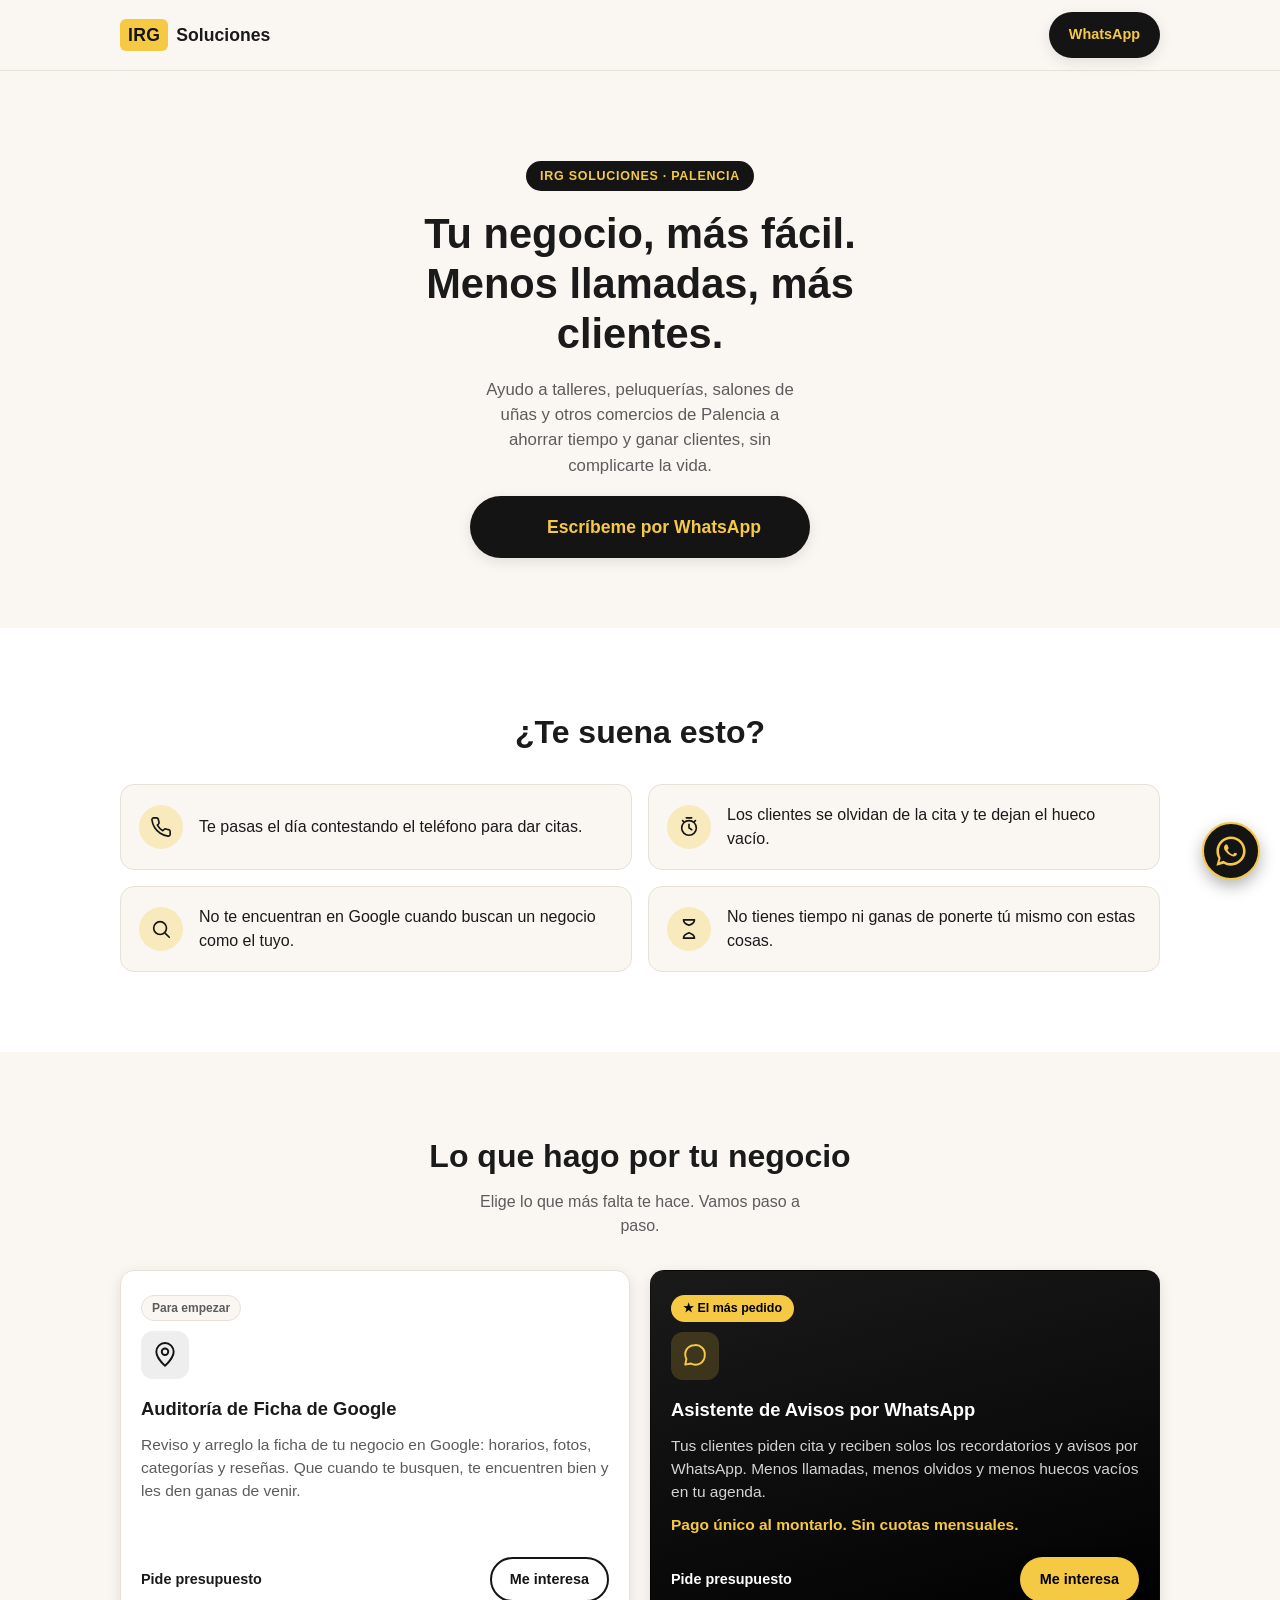
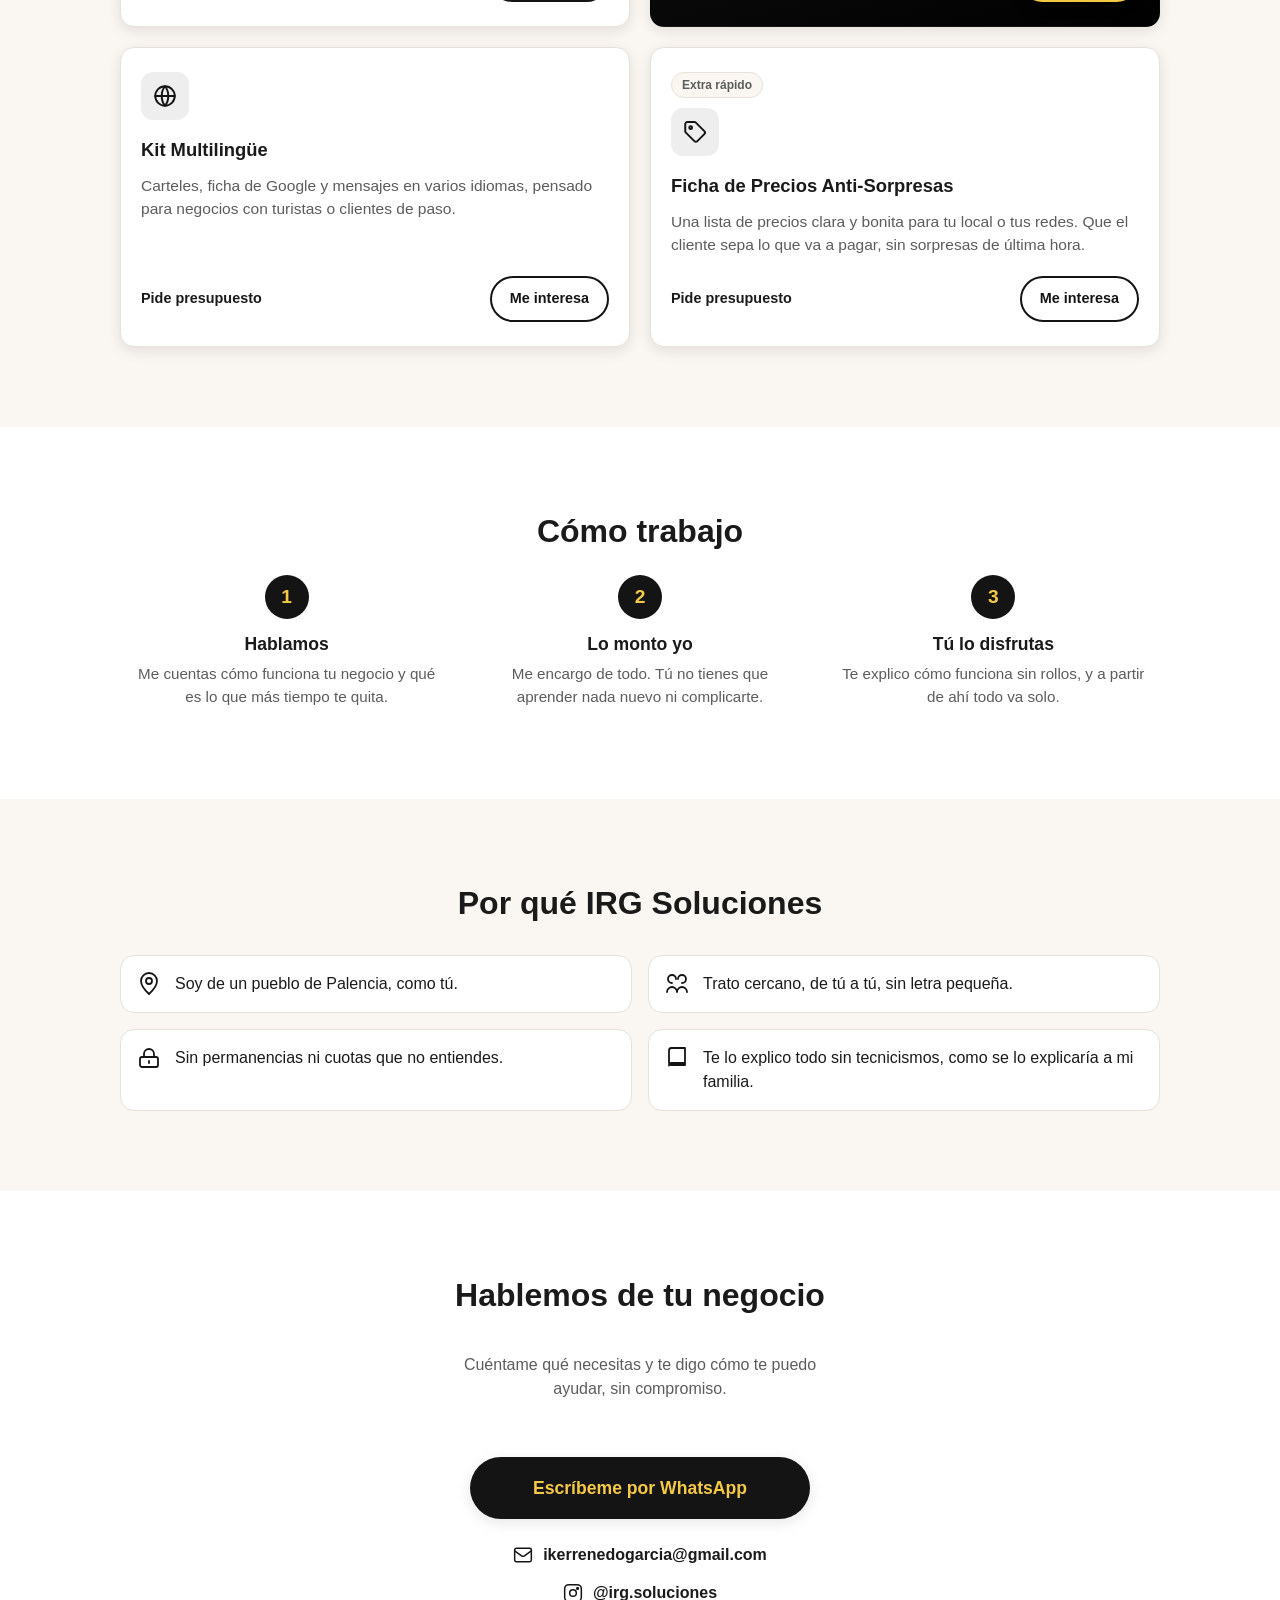
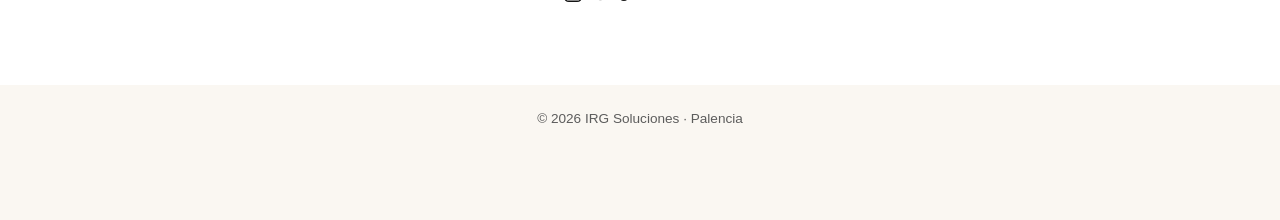
==== index.html @ 05cedfdf "Primera versión de la web de IRG Soluciones" ====
<!DOCTYPE html>
<html lang="es">
<head>
<meta charset="UTF-8">
<meta name="viewport" content="width=device-width, initial-scale=1.0">
<title>IRG Soluciones | Menos llamadas, más clientes para tu negocio en Palencia</title>
<meta name="description" content="Ayudo a talleres, peluquerías, salones de uñas y comercios de Palencia a ahorrar tiempo y conseguir más clientes: ficha de Google, avisos por WhatsApp y mucho menos lío. Trato cercano, sin tecnicismos.">
<meta name="robots" content="index, follow">
<link rel="canonical" href="https://irgsoluciones.vercel.app/">

<!-- Open Graph -->
<meta property="og:title" content="IRG Soluciones | Tu negocio, más fácil">
<meta property="og:description" content="Menos llamadas, menos olvidos, más clientes. Ayudo a negocios de Palencia con herramientas sencillas: ficha de Google y avisos por WhatsApp.">
<meta property="og:type" content="website">
<meta property="og:locale" content="es_ES">

<link rel="icon" href="assets/favicon.svg" type="image/svg+xml">
<link rel="stylesheet" href="css/style.css">

<script type="application/ld+json">
{
  "@context": "https://schema.org",
  "@type": "LocalBusiness",
  "name": "IRG Soluciones",
  "image": "assets/favicon.svg",
  "description": "Ayudo a negocios pequeños y familiares de Palencia a ahorrar tiempo y conseguir más clientes con herramientas sencillas: ficha de Google, avisos por WhatsApp y más.",
  "areaServed": {
    "@type": "City",
    "name": "Palencia"
  },
  "email": "ikerrenedogarcia@gmail.com",
  "telephone": "+34690129017",
  "sameAs": [
    "https://www.instagram.com/irg.soluciones"
  ]
}
</script>
</head>
<body>

<a href="#contacto" class="skip-link">Ir a contacto</a>

<header class="site-header">
  <div class="container site-header__inner">
    <span class="logo"><span class="logo__mark">IRG</span> Soluciones</span>
    <a class="btn btn--small btn--primary" href="https://wa.me/34690129017?text=Hola%20Iker%2C%20he%20visto%20tu%20web%20y%20me%20interesa%20saber%20m%C3%A1s" target="_blank" rel="noopener">
      WhatsApp
    </a>
  </div>
</header>

<main>

  <!-- 1. PORTADA -->
  <section class="hero">
    <div class="container hero__inner">
      <p class="hero__kicker">IRG Soluciones · Palencia</p>
      <h1 class="hero__title">Tu negocio, más fácil.<br>Menos llamadas, más clientes.</h1>
      <p class="hero__subtitle">
        Ayudo a talleres, peluquerías, salones de uñas y otros comercios de Palencia
        a ahorrar tiempo y ganar clientes, sin complicarte la vida.
      </p>
      <a class="btn btn--primary btn--large" href="https://wa.me/34690129017?text=Hola%20Iker%2C%20he%20visto%20tu%20web%20y%20me%20interesa%20saber%20m%C3%A1s" target="_blank" rel="noopener">
        <svg class="icon" viewBox="0 0 24 24" aria-hidden="true"><path d="M20.5 12a8.5 8.5 0 1 1-3.8-7.1M20.5 3.5 16 8m-2.5 7.5c.3.8 1.4 1.3 2.5.8.6-.3 1-.8 1-1.4 0-1-1-1.5-2-1.9-1-.4-2-1-2-2 0-.9.8-1.6 1.8-1.6.9 0 1.6.4 2 1" style="display:none"/></svg>
        Escríbeme por WhatsApp
      </a>
    </div>
  </section>

  <!-- 2. PROBLEMAS -->
  <section class="section problems" id="problemas">
    <div class="container">
      <h2 class="section__title">¿Te suena esto?</h2>
      <div class="problems__grid">

        <div class="problem-card">
          <div class="problem-card__icon">
            <svg viewBox="0 0 24 24" fill="none" stroke="currentColor" stroke-width="1.8" stroke-linecap="round" stroke-linejoin="round"><path d="M22 16.9v3a2 2 0 0 1-2.2 2 19.8 19.8 0 0 1-8.6-3.1 19.5 19.5 0 0 1-6-6A19.8 19.8 0 0 1 2.1 4.2 2 2 0 0 1 4.1 2h3a2 2 0 0 1 2 1.7c.1 1 .4 2 .7 2.9a2 2 0 0 1-.5 2.1L8 10a16 16 0 0 0 6 6l1.3-1.3a2 2 0 0 1 2.1-.5c.9.3 1.9.6 2.9.7a2 2 0 0 1 1.7 2.1Z"/></svg>
          </div>
          <p>Te pasas el día contestando el teléfono para dar citas.</p>
        </div>

        <div class="problem-card">
          <div class="problem-card__icon">
            <svg viewBox="0 0 24 24" fill="none" stroke="currentColor" stroke-width="1.8" stroke-linecap="round" stroke-linejoin="round"><circle cx="12" cy="13" r="8"/><path d="M12 9v4l3 2M9 2h6M5 5l1.5 1.5M19 5l-1.5 1.5"/></svg>
          </div>
          <p>Los clientes se olvidan de la cita y te dejan el hueco vacío.</p>
        </div>

        <div class="problem-card">
          <div class="problem-card__icon">
            <svg viewBox="0 0 24 24" fill="none" stroke="currentColor" stroke-width="1.8" stroke-linecap="round" stroke-linejoin="round"><circle cx="11" cy="11" r="7"/><path d="M21 21l-4.3-4.3"/></svg>
          </div>
          <p>No te encuentran en Google cuando buscan un negocio como el tuyo.</p>
        </div>

        <div class="problem-card">
          <div class="problem-card__icon">
            <svg viewBox="0 0 24 24" fill="none" stroke="currentColor" stroke-width="1.8" stroke-linecap="round" stroke-linejoin="round"><path d="M6 2h12M6 22h12M6 2c0 4 6 6 6 6s6-2 6-6M6 22c0-4 6-6 6-6s6 2 6 6"/></svg>
          </div>
          <p>No tienes tiempo ni ganas de ponerte tú mismo con estas cosas.</p>
        </div>

      </div>
    </div>
  </section>

  <!-- 3. SERVICIOS -->
  <section class="section services" id="servicios">
    <div class="container">
      <h2 class="section__title">Lo que hago por tu negocio</h2>
      <p class="section__subtitle">Elige lo que más falta te hace. Vamos paso a paso.</p>

      <div class="services__grid">

        <article class="service-card">
          <span class="service-card__tag">Para empezar</span>
          <div class="service-card__icon">
            <svg viewBox="0 0 24 24" fill="none" stroke="currentColor" stroke-width="1.8" stroke-linecap="round" stroke-linejoin="round"><path d="M12 22s8-7.4 8-13A8 8 0 0 0 4 9c0 5.6 8 13 8 13Z"/><circle cx="12" cy="9" r="3"/></svg>
          </div>
          <h3>Auditoría de Ficha de Google</h3>
          <p>Reviso y arreglo la ficha de tu negocio en Google: horarios, fotos, categorías y reseñas. Que cuando te busquen, te encuentren bien y les den ganas de venir.</p>
          <div class="service-card__footer">
            <span class="service-card__price">Pide presupuesto</span>
            <a class="btn btn--outline btn--small" href="https://wa.me/34690129017?text=Hola%20Iker%2C%20he%20visto%20tu%20web%20y%20me%20interesa%20saber%20m%C3%A1s" target="_blank" rel="noopener">Me interesa</a>
          </div>
        </article>

        <article class="service-card service-card--featured">
          <span class="service-card__badge">★ El más pedido</span>
          <div class="service-card__icon">
            <svg viewBox="0 0 24 24" fill="none" stroke="currentColor" stroke-width="1.8" stroke-linecap="round" stroke-linejoin="round"><path d="M21 11.5a8.4 8.4 0 0 1-1.1 4.2 8.5 8.5 0 0 1-7.4 4.3 8.4 8.4 0 0 1-4.2-1.1L3 20l1.1-5.3a8.4 8.4 0 0 1-1.1-4.2 8.5 8.5 0 0 1 4.3-7.4A8.4 8.4 0 0 1 11.5 2 8.5 8.5 0 0 1 21 11.5Z"/></svg>
          </div>
          <h3>Asistente de Avisos por WhatsApp</h3>
          <p>Tus clientes piden cita y reciben solos los recordatorios y avisos por WhatsApp. Menos llamadas, menos olvidos y menos huecos vacíos en tu agenda.</p>
          <p class="service-card__highlight">Pago único al montarlo. Sin cuotas mensuales.</p>
          <div class="service-card__footer">
            <span class="service-card__price">Pide presupuesto</span>
            <a class="btn btn--primary btn--small" href="https://wa.me/34690129017?text=Hola%20Iker%2C%20he%20visto%20tu%20web%20y%20me%20interesa%20saber%20m%C3%A1s" target="_blank" rel="noopener">Me interesa</a>
          </div>
        </article>

        <article class="service-card">
          <div class="service-card__icon">
            <svg viewBox="0 0 24 24" fill="none" stroke="currentColor" stroke-width="1.8" stroke-linecap="round" stroke-linejoin="round"><circle cx="12" cy="12" r="9"/><path d="M3 12h18M12 3a13.9 13.9 0 0 1 3 9 13.9 13.9 0 0 1-3 9 13.9 13.9 0 0 1-3-9 13.9 13.9 0 0 1 3-9Z"/></svg>
          </div>
          <h3>Kit Multilingüe</h3>
          <p>Carteles, ficha de Google y mensajes en varios idiomas, pensado para negocios con turistas o clientes de paso.</p>
          <div class="service-card__footer">
            <span class="service-card__price">Pide presupuesto</span>
            <a class="btn btn--outline btn--small" href="https://wa.me/34690129017?text=Hola%20Iker%2C%20he%20visto%20tu%20web%20y%20me%20interesa%20saber%20m%C3%A1s" target="_blank" rel="noopener">Me interesa</a>
          </div>
        </article>

        <article class="service-card">
          <span class="service-card__tag">Extra rápido</span>
          <div class="service-card__icon">
            <svg viewBox="0 0 24 24" fill="none" stroke="currentColor" stroke-width="1.8" stroke-linecap="round" stroke-linejoin="round"><path d="M20.6 11.2 12.8 3.4a2 2 0 0 0-1.4-.6H5a2 2 0 0 0-2 2v6.4a2 2 0 0 0 .6 1.4l7.8 7.8a2 2 0 0 0 2.8 0l6.4-6.4a2 2 0 0 0 0-2.8Z"/><circle cx="8" cy="8" r="1.3"/></svg>
          </div>
          <h3>Ficha de Precios Anti-Sorpresas</h3>
          <p>Una lista de precios clara y bonita para tu local o tus redes. Que el cliente sepa lo que va a pagar, sin sorpresas de última hora.</p>
          <div class="service-card__footer">
            <span class="service-card__price">Pide presupuesto</span>
            <a class="btn btn--outline btn--small" href="https://wa.me/34690129017?text=Hola%20Iker%2C%20he%20visto%20tu%20web%20y%20me%20interesa%20saber%20m%C3%A1s" target="_blank" rel="noopener">Me interesa</a>
          </div>
        </article>

      </div>
    </div>
  </section>

  <!-- 4. CÓMO TRABAJO -->
  <section class="section steps" id="como-trabajo">
    <div class="container">
      <h2 class="section__title">Cómo trabajo</h2>
      <div class="steps__grid">

        <div class="step-card">
          <span class="step-card__number">1</span>
          <h3>Hablamos</h3>
          <p>Me cuentas cómo funciona tu negocio y qué es lo que más tiempo te quita.</p>
        </div>

        <div class="step-card">
          <span class="step-card__number">2</span>
          <h3>Lo monto yo</h3>
          <p>Me encargo de todo. Tú no tienes que aprender nada nuevo ni complicarte.</p>
        </div>

        <div class="step-card">
          <span class="step-card__number">3</span>
          <h3>Tú lo disfrutas</h3>
          <p>Te explico cómo funciona sin rollos, y a partir de ahí todo va solo.</p>
        </div>

      </div>
    </div>
  </section>

  <!-- 5. POR QUÉ YO -->
  <section class="section why" id="por-que-yo">
    <div class="container why__inner">
      <h2 class="section__title">Por qué IRG Soluciones</h2>
      <ul class="why__list">
        <li>
          <svg viewBox="0 0 24 24" fill="none" stroke="currentColor" stroke-width="1.8" stroke-linecap="round" stroke-linejoin="round"><path d="M12 22s8-7.4 8-13A8 8 0 0 0 4 9c0 5.6 8 13 8 13Z"/><circle cx="12" cy="9" r="3"/></svg>
          <span>Soy de un pueblo de Palencia, como tú.</span>
        </li>
        <li>
          <svg viewBox="0 0 24 24" fill="none" stroke="currentColor" stroke-width="1.8" stroke-linecap="round" stroke-linejoin="round"><path d="M17 11a4 4 0 1 0-4-4M7 11a4 4 0 1 1 4-4M2 20c0-3 2.7-5 5-5s5 2 5 5M12 20c0-3 2.7-5 5-5s5 2 5 5"/></svg>
          <span>Trato cercano, de tú a tú, sin letra pequeña.</span>
        </li>
        <li>
          <svg viewBox="0 0 24 24" fill="none" stroke="currentColor" stroke-width="1.8" stroke-linecap="round" stroke-linejoin="round"><rect x="3" y="11" width="18" height="10" rx="2"/><path d="M7 11V8a5 5 0 0 1 10 0v3"/><line x1="12" y1="15" x2="12" y2="17"/></svg>
          <span>Sin permanencias ni cuotas que no entiendes.</span>
        </li>
        <li>
          <svg viewBox="0 0 24 24" fill="none" stroke="currentColor" stroke-width="1.8" stroke-linecap="round" stroke-linejoin="round"><path d="M4 19.5A2.5 2.5 0 0 1 6.5 17H20M4 4.5A2.5 2.5 0 0 1 6.5 2H20v17H6.5A2.5 2.5 0 0 1 4 16.5v-12Z"/></svg>
          <span>Te lo explico todo sin tecnicismos, como se lo explicaría a mi familia.</span>
        </li>
      </ul>
    </div>
  </section>

  <!-- 6. CONTACTO -->
  <section class="section contact" id="contacto">
    <div class="container contact__inner">
      <h2 class="section__title">Hablemos de tu negocio</h2>
      <p class="section__subtitle">Cuéntame qué necesitas y te digo cómo te puedo ayudar, sin compromiso.</p>

      <a class="btn btn--primary btn--large" href="https://wa.me/34690129017?text=Hola%20Iker%2C%20he%20visto%20tu%20web%20y%20me%20interesa%20saber%20m%C3%A1s" target="_blank" rel="noopener">
        Escríbeme por WhatsApp
      </a>

      <div class="contact__alt">
        <a href="mailto:ikerrenedogarcia@gmail.com" class="contact__link">
          <svg viewBox="0 0 24 24" fill="none" stroke="currentColor" stroke-width="1.8" stroke-linecap="round" stroke-linejoin="round"><rect x="2" y="4" width="20" height="16" rx="2"/><path d="m2 7 8.3 6a3 3 0 0 0 3.4 0L22 7"/></svg>
          ikerrenedogarcia@gmail.com
        </a>
        <a href="https://www.instagram.com/irg.soluciones" target="_blank" rel="noopener" class="contact__link">
          <svg viewBox="0 0 24 24" fill="none" stroke="currentColor" stroke-width="1.8" stroke-linecap="round" stroke-linejoin="round"><rect x="2" y="2" width="20" height="20" rx="5"/><circle cx="12" cy="12" r="4"/><circle cx="17.5" cy="6.5" r="1"/></svg>
          @irg.soluciones
        </a>
      </div>
    </div>
  </section>

</main>

<footer class="site-footer">
  <div class="container">
    <p>&copy; <span id="year">2026</span> IRG Soluciones · Palencia</p>
  </div>
</footer>

<a
  href="https://wa.me/34690129017?text=Hola%20Iker%2C%20he%20visto%20tu%20web%20y%20me%20interesa%20saber%20m%C3%A1s"
  target="_blank"
  rel="noopener"
  class="floating-whatsapp"
  aria-label="Escríbeme por WhatsApp"
>
  <svg viewBox="0 0 32 32" aria-hidden="true"><path fill="currentColor" d="M16 .4C7.4.4.4 7.4.4 16c0 2.9.8 5.7 2.2 8.1L.4 31.6l7.7-2c2.3 1.3 5 2 7.9 2 8.6 0 15.6-7 15.6-15.6S24.6.4 16 .4Zm0 28.4c-2.6 0-5.1-.7-7.2-2l-.5-.3-4.5 1.2 1.2-4.4-.3-.5A12.8 12.8 0 0 1 3.2 16c0-7.1 5.7-12.8 12.8-12.8S28.8 8.9 28.8 16 23.1 28.8 16 28.8Zm7-9.6c-.4-.2-2.3-1.1-2.6-1.3-.4-.1-.6-.2-.9.2-.3.4-1 1.3-1.2 1.5-.2.2-.4.3-.8.1-.4-.2-1.6-.6-3-1.9-1.1-1-1.9-2.2-2.1-2.6-.2-.4 0-.6.1-.8l.6-.7c.2-.2.3-.4.4-.6.1-.2 0-.4-.1-.6-.1-.2-.9-2.1-1.2-2.8-.3-.7-.6-.6-.9-.6h-.7c-.2 0-.6.1-.9.5-.3.4-1.2 1.2-1.2 2.8s1.2 3.2 1.4 3.4c.2.2 2.4 3.6 5.8 5 3.4 1.4 3.4 1 4 .9.6-.1 2.1-.9 2.4-1.7.3-.8.3-1.5.2-1.7-.1-.1-.3-.2-.6-.3Z"/></svg>
</a>

<script src="js/script.js"></script>
</body>
</html>
---- css/style.css ----
/* ===== Variables ===== */
:root {
  --bg: #FAF7F2;
  --bg-alt: #FFFFFF;
  --text: #1A1A1A;
  --text-light: #5C5C5C;
  --primary: #141414;
  --primary-dark: #000000;
  --accent: #F6C945;
  --accent-dark: #D9A91F;
  --border: #E7E1D8;
  --radius: 14px;
  --shadow: 0 4px 14px rgba(20, 20, 20, 0.1);
  --max-width: 1080px;
  --font: -apple-system, BlinkMacSystemFont, "Segoe UI", Roboto, Helvetica, Arial, sans-serif;
}

/* ===== Reset ===== */
* { margin: 0; padding: 0; box-sizing: border-box; }

html {
  scroll-behavior: smooth;
}

body {
  font-family: var(--font);
  background: var(--bg);
  color: var(--text);
  line-height: 1.5;
  -webkit-font-smoothing: antialiased;
}

img, svg { display: block; max-width: 100%; }

a { color: inherit; text-decoration: none; }

ul { list-style: none; }

.container {
  width: 100%;
  max-width: var(--max-width);
  margin: 0 auto;
  padding: 0 20px;
}

.skip-link {
  position: absolute;
  left: -999px;
}
.skip-link:focus {
  left: 10px;
  top: 10px;
  background: var(--primary);
  color: var(--accent);
  padding: 8px 14px;
  border-radius: 8px;
  z-index: 200;
}

/* ===== Buttons ===== */
.btn {
  display: inline-flex;
  align-items: center;
  justify-content: center;
  gap: 8px;
  font-weight: 600;
  font-size: 1rem;
  border-radius: 999px;
  padding: 14px 24px;
  min-height: 48px;
  border: 2px solid transparent;
  cursor: pointer;
  transition: transform 0.15s ease, box-shadow 0.15s ease, background 0.15s ease;
  white-space: nowrap;
}
.btn:active { transform: scale(0.97); }

.btn--primary {
  background: var(--primary);
  color: var(--accent);
  box-shadow: var(--shadow);
}
.btn--primary:hover { background: var(--primary-dark); }

.btn--outline {
  background: transparent;
  color: var(--primary);
  border-color: var(--primary);
}
.btn--outline:hover { background: rgba(20, 20, 20, 0.06); }

.btn--large {
  font-size: 1.1rem;
  padding: 16px 30px;
  width: 100%;
  max-width: 340px;
}

.btn--small {
  font-size: 0.9rem;
  padding: 10px 18px;
  min-height: 40px;
}

.icon { width: 20px; height: 20px; }

/* ===== Header ===== */
.site-header {
  position: sticky;
  top: 0;
  z-index: 100;
  background: rgba(250, 247, 242, 0.92);
  backdrop-filter: saturate(180%) blur(8px);
  border-bottom: 1px solid var(--border);
}
.site-header__inner {
  display: flex;
  align-items: center;
  justify-content: space-between;
  padding-top: 12px;
  padding-bottom: 12px;
}
.logo {
  display: inline-flex;
  align-items: center;
  gap: 8px;
  font-weight: 800;
  font-size: 1.1rem;
  color: var(--text);
}
.logo__mark {
  background: var(--accent);
  color: var(--primary);
  font-weight: 800;
  padding: 3px 8px;
  border-radius: 6px;
  letter-spacing: 0.02em;
}

/* ===== Hero ===== */
.hero {
  padding: 56px 0 48px;
  text-align: center;
}
.hero__inner {
  display: flex;
  flex-direction: column;
  align-items: center;
  gap: 18px;
}
.hero__kicker {
  display: inline-block;
  font-weight: 700;
  color: var(--accent);
  background: var(--primary);
  text-transform: uppercase;
  letter-spacing: 0.06em;
  font-size: 0.78rem;
  padding: 6px 14px;
  border-radius: 999px;
}
.hero__title {
  font-size: clamp(1.9rem, 6vw, 2.6rem);
  font-weight: 800;
  line-height: 1.2;
  max-width: 20ch;
}
.hero__subtitle {
  font-size: 1.05rem;
  color: var(--text-light);
  max-width: 34ch;
}

/* ===== Section generic ===== */
.section {
  padding: 56px 0;
}
.section__title {
  font-size: clamp(1.5rem, 4.5vw, 2rem);
  font-weight: 800;
  text-align: center;
  margin-bottom: 10px;
}
.section__subtitle {
  text-align: center;
  color: var(--text-light);
  max-width: 40ch;
  margin: 0 auto 32px;
}

/* ===== Problems ===== */
.problems { background: var(--bg-alt); }
.problems__grid {
  display: grid;
  grid-template-columns: 1fr;
  gap: 16px;
  margin-top: 28px;
}
.problem-card {
  display: flex;
  align-items: center;
  gap: 16px;
  background: var(--bg);
  border: 1px solid var(--border);
  border-radius: var(--radius);
  padding: 18px;
}
.problem-card__icon {
  flex-shrink: 0;
  width: 44px;
  height: 44px;
  border-radius: 50%;
  background: rgba(246, 201, 69, 0.3);
  color: var(--primary);
  display: flex;
  align-items: center;
  justify-content: center;
}
.problem-card__icon svg { width: 22px; height: 22px; }
.problem-card p { font-size: 1rem; font-weight: 500; }

/* ===== Services ===== */
.services__grid {
  display: grid;
  grid-template-columns: 1fr;
  gap: 20px;
}
.service-card {
  position: relative;
  background: var(--bg-alt);
  border: 1px solid var(--border);
  border-radius: var(--radius);
  padding: 24px 20px;
  box-shadow: var(--shadow);
  display: flex;
  flex-direction: column;
  gap: 10px;
}
.service-card__icon {
  width: 48px;
  height: 48px;
  border-radius: 12px;
  background: rgba(20, 20, 20, 0.07);
  color: var(--primary);
  display: flex;
  align-items: center;
  justify-content: center;
  margin-bottom: 6px;
}
.service-card__icon svg { width: 26px; height: 26px; }
.service-card h3 { font-size: 1.15rem; font-weight: 700; }
.service-card p { color: var(--text-light); font-size: 0.97rem; }
.service-card__tag {
  align-self: flex-start;
  font-size: 0.75rem;
  font-weight: 700;
  color: var(--text-light);
  background: var(--bg);
  border: 1px solid var(--border);
  padding: 3px 10px;
  border-radius: 999px;
}
.service-card__footer {
  margin-top: auto;
  padding-top: 10px;
  display: flex;
  align-items: center;
  justify-content: space-between;
  gap: 10px;
  flex-wrap: wrap;
}
.service-card__price {
  font-weight: 700;
  font-size: 0.9rem;
  color: var(--text);
}

.service-card--featured {
  background: linear-gradient(165deg, #1A1A1A, #000000);
  color: #fff;
  border-color: transparent;
  transform: scale(1.02);
}
.service-card--featured h3,
.service-card--featured .service-card__price { color: #fff; }
.service-card--featured p { color: rgba(255,255,255,0.82); }
.service-card--featured .service-card__icon {
  background: rgba(246, 201, 69, 0.18);
  color: var(--accent);
}
.service-card__badge {
  align-self: flex-start;
  font-size: 0.78rem;
  font-weight: 800;
  color: var(--primary-dark);
  background: var(--accent);
  padding: 4px 12px;
  border-radius: 999px;
}
.service-card__highlight {
  font-weight: 700;
  font-size: 0.92rem;
  color: var(--accent) !important;
}
.service-card--featured .btn--primary {
  background: var(--accent);
  color: var(--primary-dark);
}
.service-card--featured .btn--primary:hover { background: var(--accent-dark); }

/* ===== Steps ===== */
.steps { background: var(--bg-alt); }
.steps__grid {
  display: grid;
  grid-template-columns: 1fr;
  gap: 20px;
}
.step-card {
  text-align: center;
  padding: 10px;
}
.step-card__number {
  display: inline-flex;
  align-items: center;
  justify-content: center;
  width: 44px;
  height: 44px;
  border-radius: 50%;
  background: var(--primary);
  color: var(--accent);
  font-weight: 800;
  font-size: 1.2rem;
  margin-bottom: 12px;
}
.step-card h3 { font-size: 1.1rem; font-weight: 700; margin-bottom: 6px; }
.step-card p { color: var(--text-light); font-size: 0.95rem; }

/* ===== Why ===== */
.why__list {
  display: grid;
  grid-template-columns: 1fr;
  gap: 16px;
  margin-top: 28px;
}
.why__list li {
  display: flex;
  align-items: flex-start;
  gap: 14px;
  background: var(--bg-alt);
  border: 1px solid var(--border);
  border-radius: var(--radius);
  padding: 16px;
  font-weight: 500;
}
.why__list svg {
  flex-shrink: 0;
  width: 24px;
  height: 24px;
  color: var(--primary);
}

/* ===== Contact ===== */
.contact { background: var(--bg-alt); text-align: center; }
.contact__inner {
  display: flex;
  flex-direction: column;
  align-items: center;
  gap: 24px;
}
.contact__alt {
  display: flex;
  flex-direction: column;
  gap: 14px;
  align-items: center;
}
.contact__link {
  display: inline-flex;
  align-items: center;
  gap: 10px;
  font-weight: 600;
  color: var(--text);
}
.contact__link svg { width: 20px; height: 20px; color: var(--primary); }

/* ===== Footer ===== */
.site-footer {
  padding: 24px 0 90px;
  text-align: center;
  color: var(--text-light);
  font-size: 0.85rem;
}

/* ===== Floating WhatsApp button ===== */
.floating-whatsapp {
  position: fixed;
  bottom: 20px;
  right: 20px;
  width: 58px;
  height: 58px;
  border-radius: 50%;
  background: var(--primary);
  color: var(--accent);
  border: 2px solid var(--accent);
  display: flex;
  align-items: center;
  justify-content: center;
  box-shadow: 0 6px 16px rgba(0,0,0,0.3);
  z-index: 150;
  transition: transform 0.15s ease;
}
.floating-whatsapp:active { transform: scale(0.92); }
.floating-whatsapp svg { width: 30px; height: 30px; }

/* ===== Responsive: tablet / desktop ===== */
@media (min-width: 640px) {
  .problems__grid { grid-template-columns: 1fr 1fr; }
  .services__grid { grid-template-columns: 1fr 1fr; }
  .steps__grid { grid-template-columns: 1fr 1fr 1fr; }
  .why__list { grid-template-columns: 1fr 1fr; }
}

@media (min-width: 900px) {
  .hero { padding: 90px 0 70px; }
  .section { padding: 80px 0; }
}
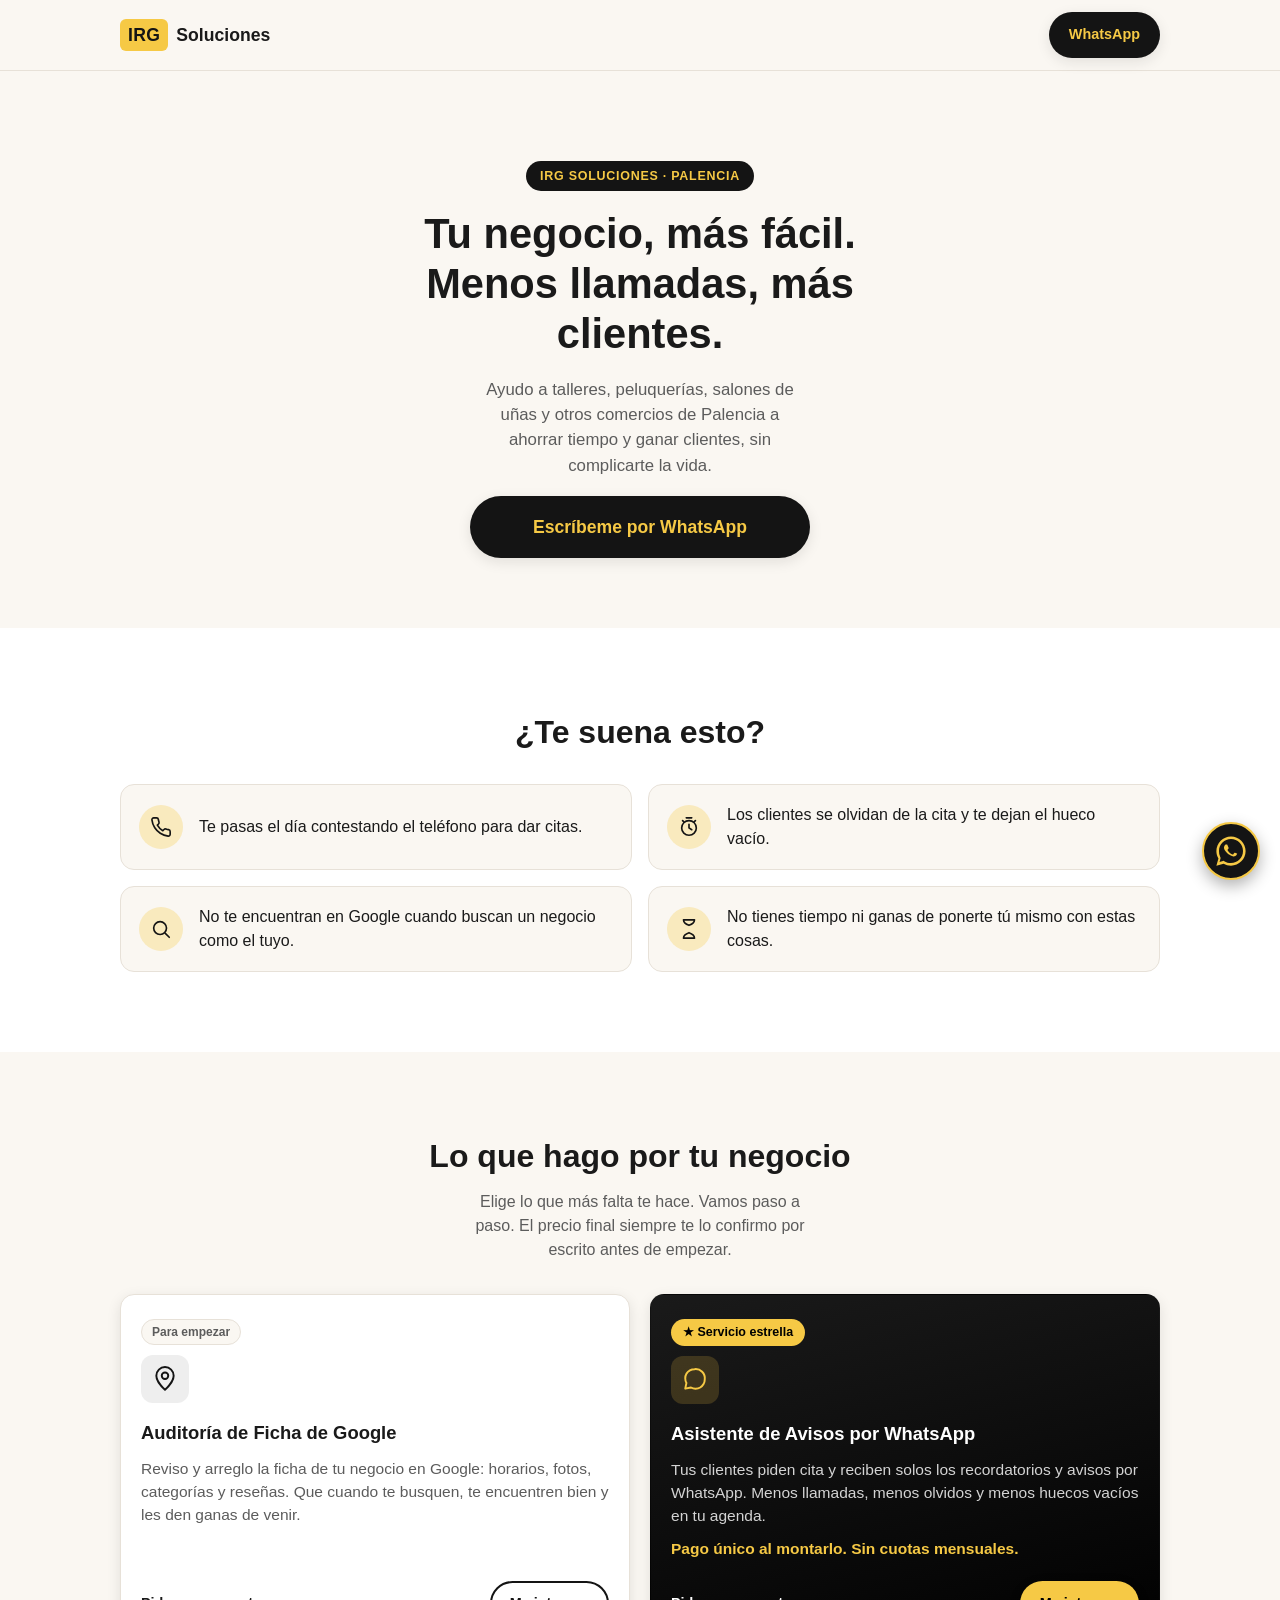
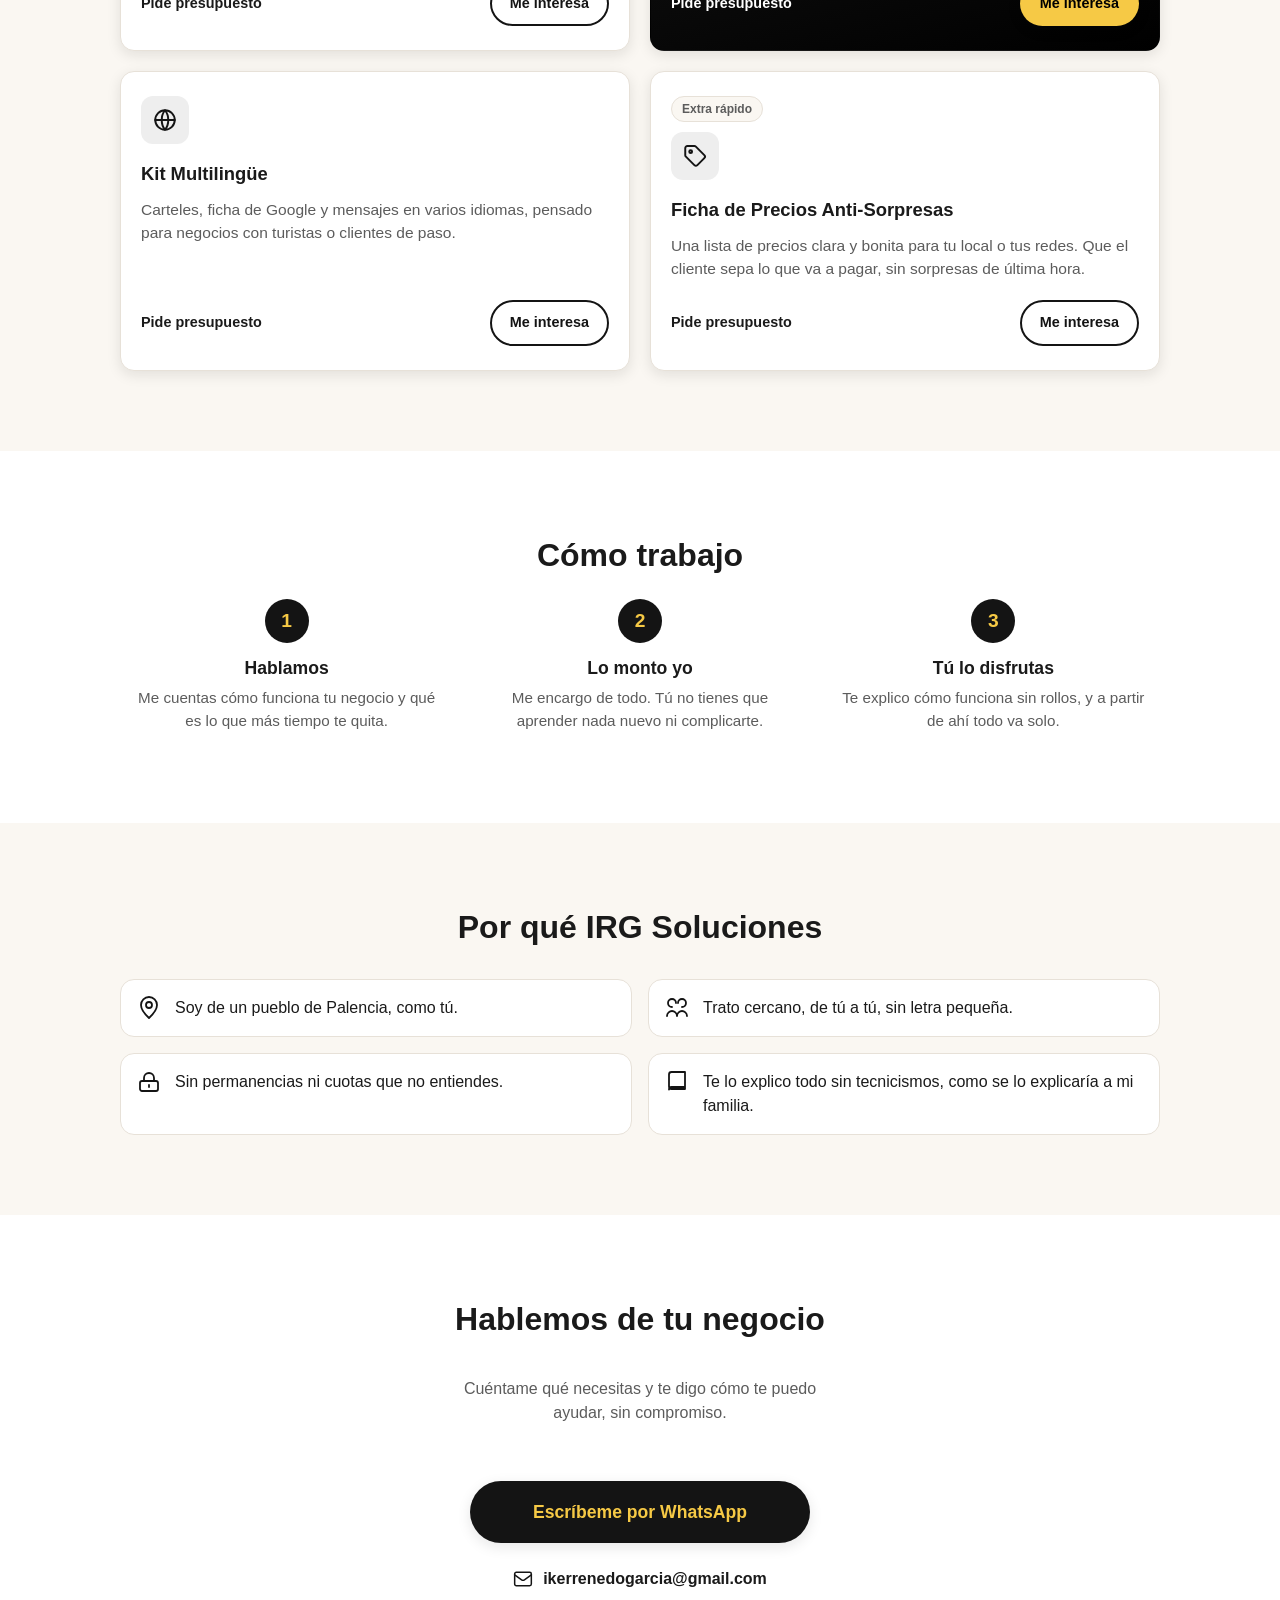
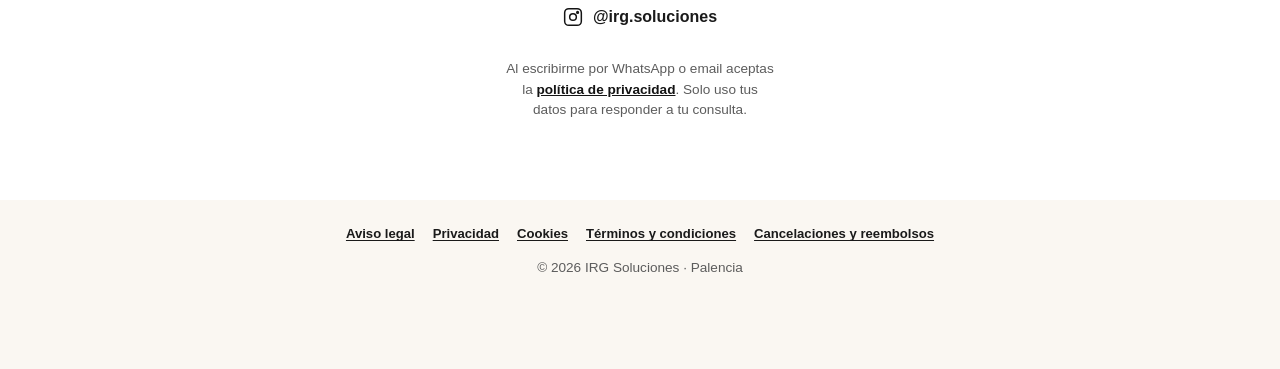
==== commit 3516e0c0: "Cambia a colores corporativos (negro/amarillo) y añade páginas legales, consentimiento y mejoras de " ====
--- a/index.html
+++ b/index.html
@@ -61,7 +61,6 @@
         a ahorrar tiempo y ganar clientes, sin complicarte la vida.
       </p>
       <a class="btn btn--primary btn--large" href="https://wa.me/34690129017?text=Hola%20Iker%2C%20he%20visto%20tu%20web%20y%20me%20interesa%20saber%20m%C3%A1s" target="_blank" rel="noopener">
-        <svg class="icon" viewBox="0 0 24 24" aria-hidden="true"><path d="M20.5 12a8.5 8.5 0 1 1-3.8-7.1M20.5 3.5 16 8m-2.5 7.5c.3.8 1.4 1.3 2.5.8.6-.3 1-.8 1-1.4 0-1-1-1.5-2-1.9-1-.4-2-1-2-2 0-.9.8-1.6 1.8-1.6.9 0 1.6.4 2 1" style="display:none"/></svg>
         Escríbeme por WhatsApp
       </a>
     </div>
@@ -75,28 +74,28 @@
 
         <div class="problem-card">
           <div class="problem-card__icon">
-            <svg viewBox="0 0 24 24" fill="none" stroke="currentColor" stroke-width="1.8" stroke-linecap="round" stroke-linejoin="round"><path d="M22 16.9v3a2 2 0 0 1-2.2 2 19.8 19.8 0 0 1-8.6-3.1 19.5 19.5 0 0 1-6-6A19.8 19.8 0 0 1 2.1 4.2 2 2 0 0 1 4.1 2h3a2 2 0 0 1 2 1.7c.1 1 .4 2 .7 2.9a2 2 0 0 1-.5 2.1L8 10a16 16 0 0 0 6 6l1.3-1.3a2 2 0 0 1 2.1-.5c.9.3 1.9.6 2.9.7a2 2 0 0 1 1.7 2.1Z"/></svg>
+            <svg viewBox="0 0 24 24" fill="none" stroke="currentColor" stroke-width="1.8" stroke-linecap="round" stroke-linejoin="round" aria-hidden="true" focusable="false"><path d="M22 16.9v3a2 2 0 0 1-2.2 2 19.8 19.8 0 0 1-8.6-3.1 19.5 19.5 0 0 1-6-6A19.8 19.8 0 0 1 2.1 4.2 2 2 0 0 1 4.1 2h3a2 2 0 0 1 2 1.7c.1 1 .4 2 .7 2.9a2 2 0 0 1-.5 2.1L8 10a16 16 0 0 0 6 6l1.3-1.3a2 2 0 0 1 2.1-.5c.9.3 1.9.6 2.9.7a2 2 0 0 1 1.7 2.1Z"/></svg>
           </div>
           <p>Te pasas el día contestando el teléfono para dar citas.</p>
         </div>
 
         <div class="problem-card">
           <div class="problem-card__icon">
-            <svg viewBox="0 0 24 24" fill="none" stroke="currentColor" stroke-width="1.8" stroke-linecap="round" stroke-linejoin="round"><circle cx="12" cy="13" r="8"/><path d="M12 9v4l3 2M9 2h6M5 5l1.5 1.5M19 5l-1.5 1.5"/></svg>
+            <svg viewBox="0 0 24 24" fill="none" stroke="currentColor" stroke-width="1.8" stroke-linecap="round" stroke-linejoin="round" aria-hidden="true" focusable="false"><circle cx="12" cy="13" r="8"/><path d="M12 9v4l3 2M9 2h6M5 5l1.5 1.5M19 5l-1.5 1.5"/></svg>
           </div>
           <p>Los clientes se olvidan de la cita y te dejan el hueco vacío.</p>
         </div>
 
         <div class="problem-card">
           <div class="problem-card__icon">
-            <svg viewBox="0 0 24 24" fill="none" stroke="currentColor" stroke-width="1.8" stroke-linecap="round" stroke-linejoin="round"><circle cx="11" cy="11" r="7"/><path d="M21 21l-4.3-4.3"/></svg>
+            <svg viewBox="0 0 24 24" fill="none" stroke="currentColor" stroke-width="1.8" stroke-linecap="round" stroke-linejoin="round" aria-hidden="true" focusable="false"><circle cx="11" cy="11" r="7"/><path d="M21 21l-4.3-4.3"/></svg>
           </div>
           <p>No te encuentran en Google cuando buscan un negocio como el tuyo.</p>
         </div>
 
         <div class="problem-card">
           <div class="problem-card__icon">
-            <svg viewBox="0 0 24 24" fill="none" stroke="currentColor" stroke-width="1.8" stroke-linecap="round" stroke-linejoin="round"><path d="M6 2h12M6 22h12M6 2c0 4 6 6 6 6s6-2 6-6M6 22c0-4 6-6 6-6s6 2 6 6"/></svg>
+            <svg viewBox="0 0 24 24" fill="none" stroke="currentColor" stroke-width="1.8" stroke-linecap="round" stroke-linejoin="round" aria-hidden="true" focusable="false"><path d="M6 2h12M6 22h12M6 2c0 4 6 6 6 6s6-2 6-6M6 22c0-4 6-6 6-6s6 2 6 6"/></svg>
           </div>
           <p>No tienes tiempo ni ganas de ponerte tú mismo con estas cosas.</p>
         </div>
@@ -109,14 +108,14 @@
   <section class="section services" id="servicios">
     <div class="container">
       <h2 class="section__title">Lo que hago por tu negocio</h2>
-      <p class="section__subtitle">Elige lo que más falta te hace. Vamos paso a paso.</p>
+      <p class="section__subtitle">Elige lo que más falta te hace. Vamos paso a paso. El precio final siempre te lo confirmo por escrito antes de empezar.</p>
 
       <div class="services__grid">
 
         <article class="service-card">
           <span class="service-card__tag">Para empezar</span>
           <div class="service-card__icon">
-            <svg viewBox="0 0 24 24" fill="none" stroke="currentColor" stroke-width="1.8" stroke-linecap="round" stroke-linejoin="round"><path d="M12 22s8-7.4 8-13A8 8 0 0 0 4 9c0 5.6 8 13 8 13Z"/><circle cx="12" cy="9" r="3"/></svg>
+            <svg viewBox="0 0 24 24" fill="none" stroke="currentColor" stroke-width="1.8" stroke-linecap="round" stroke-linejoin="round" aria-hidden="true" focusable="false"><path d="M12 22s8-7.4 8-13A8 8 0 0 0 4 9c0 5.6 8 13 8 13Z"/><circle cx="12" cy="9" r="3"/></svg>
           </div>
           <h3>Auditoría de Ficha de Google</h3>
           <p>Reviso y arreglo la ficha de tu negocio en Google: horarios, fotos, categorías y reseñas. Que cuando te busquen, te encuentren bien y les den ganas de venir.</p>
@@ -127,9 +126,9 @@
         </article>
 
         <article class="service-card service-card--featured">
-          <span class="service-card__badge">★ El más pedido</span>
-          <div class="service-card__icon">
-            <svg viewBox="0 0 24 24" fill="none" stroke="currentColor" stroke-width="1.8" stroke-linecap="round" stroke-linejoin="round"><path d="M21 11.5a8.4 8.4 0 0 1-1.1 4.2 8.5 8.5 0 0 1-7.4 4.3 8.4 8.4 0 0 1-4.2-1.1L3 20l1.1-5.3a8.4 8.4 0 0 1-1.1-4.2 8.5 8.5 0 0 1 4.3-7.4A8.4 8.4 0 0 1 11.5 2 8.5 8.5 0 0 1 21 11.5Z"/></svg>
+          <span class="service-card__badge">★ Servicio estrella</span>
+          <div class="service-card__icon">
+            <svg viewBox="0 0 24 24" fill="none" stroke="currentColor" stroke-width="1.8" stroke-linecap="round" stroke-linejoin="round" aria-hidden="true" focusable="false"><path d="M21 11.5a8.4 8.4 0 0 1-1.1 4.2 8.5 8.5 0 0 1-7.4 4.3 8.4 8.4 0 0 1-4.2-1.1L3 20l1.1-5.3a8.4 8.4 0 0 1-1.1-4.2 8.5 8.5 0 0 1 4.3-7.4A8.4 8.4 0 0 1 11.5 2 8.5 8.5 0 0 1 21 11.5Z"/></svg>
           </div>
           <h3>Asistente de Avisos por WhatsApp</h3>
           <p>Tus clientes piden cita y reciben solos los recordatorios y avisos por WhatsApp. Menos llamadas, menos olvidos y menos huecos vacíos en tu agenda.</p>
@@ -142,7 +141,7 @@
 
         <article class="service-card">
           <div class="service-card__icon">
-            <svg viewBox="0 0 24 24" fill="none" stroke="currentColor" stroke-width="1.8" stroke-linecap="round" stroke-linejoin="round"><circle cx="12" cy="12" r="9"/><path d="M3 12h18M12 3a13.9 13.9 0 0 1 3 9 13.9 13.9 0 0 1-3 9 13.9 13.9 0 0 1-3-9 13.9 13.9 0 0 1 3-9Z"/></svg>
+            <svg viewBox="0 0 24 24" fill="none" stroke="currentColor" stroke-width="1.8" stroke-linecap="round" stroke-linejoin="round" aria-hidden="true" focusable="false"><circle cx="12" cy="12" r="9"/><path d="M3 12h18M12 3a13.9 13.9 0 0 1 3 9 13.9 13.9 0 0 1-3 9 13.9 13.9 0 0 1-3-9 13.9 13.9 0 0 1 3-9Z"/></svg>
           </div>
           <h3>Kit Multilingüe</h3>
           <p>Carteles, ficha de Google y mensajes en varios idiomas, pensado para negocios con turistas o clientes de paso.</p>
@@ -155,7 +154,7 @@
         <article class="service-card">
           <span class="service-card__tag">Extra rápido</span>
           <div class="service-card__icon">
-            <svg viewBox="0 0 24 24" fill="none" stroke="currentColor" stroke-width="1.8" stroke-linecap="round" stroke-linejoin="round"><path d="M20.6 11.2 12.8 3.4a2 2 0 0 0-1.4-.6H5a2 2 0 0 0-2 2v6.4a2 2 0 0 0 .6 1.4l7.8 7.8a2 2 0 0 0 2.8 0l6.4-6.4a2 2 0 0 0 0-2.8Z"/><circle cx="8" cy="8" r="1.3"/></svg>
+            <svg viewBox="0 0 24 24" fill="none" stroke="currentColor" stroke-width="1.8" stroke-linecap="round" stroke-linejoin="round" aria-hidden="true" focusable="false"><path d="M20.6 11.2 12.8 3.4a2 2 0 0 0-1.4-.6H5a2 2 0 0 0-2 2v6.4a2 2 0 0 0 .6 1.4l7.8 7.8a2 2 0 0 0 2.8 0l6.4-6.4a2 2 0 0 0 0-2.8Z"/><circle cx="8" cy="8" r="1.3"/></svg>
           </div>
           <h3>Ficha de Precios Anti-Sorpresas</h3>
           <p>Una lista de precios clara y bonita para tu local o tus redes. Que el cliente sepa lo que va a pagar, sin sorpresas de última hora.</p>
@@ -203,19 +202,19 @@
       <h2 class="section__title">Por qué IRG Soluciones</h2>
       <ul class="why__list">
         <li>
-          <svg viewBox="0 0 24 24" fill="none" stroke="currentColor" stroke-width="1.8" stroke-linecap="round" stroke-linejoin="round"><path d="M12 22s8-7.4 8-13A8 8 0 0 0 4 9c0 5.6 8 13 8 13Z"/><circle cx="12" cy="9" r="3"/></svg>
+          <svg viewBox="0 0 24 24" fill="none" stroke="currentColor" stroke-width="1.8" stroke-linecap="round" stroke-linejoin="round" aria-hidden="true" focusable="false"><path d="M12 22s8-7.4 8-13A8 8 0 0 0 4 9c0 5.6 8 13 8 13Z"/><circle cx="12" cy="9" r="3"/></svg>
           <span>Soy de un pueblo de Palencia, como tú.</span>
         </li>
         <li>
-          <svg viewBox="0 0 24 24" fill="none" stroke="currentColor" stroke-width="1.8" stroke-linecap="round" stroke-linejoin="round"><path d="M17 11a4 4 0 1 0-4-4M7 11a4 4 0 1 1 4-4M2 20c0-3 2.7-5 5-5s5 2 5 5M12 20c0-3 2.7-5 5-5s5 2 5 5"/></svg>
+          <svg viewBox="0 0 24 24" fill="none" stroke="currentColor" stroke-width="1.8" stroke-linecap="round" stroke-linejoin="round" aria-hidden="true" focusable="false"><path d="M17 11a4 4 0 1 0-4-4M7 11a4 4 0 1 1 4-4M2 20c0-3 2.7-5 5-5s5 2 5 5M12 20c0-3 2.7-5 5-5s5 2 5 5"/></svg>
           <span>Trato cercano, de tú a tú, sin letra pequeña.</span>
         </li>
         <li>
-          <svg viewBox="0 0 24 24" fill="none" stroke="currentColor" stroke-width="1.8" stroke-linecap="round" stroke-linejoin="round"><rect x="3" y="11" width="18" height="10" rx="2"/><path d="M7 11V8a5 5 0 0 1 10 0v3"/><line x1="12" y1="15" x2="12" y2="17"/></svg>
+          <svg viewBox="0 0 24 24" fill="none" stroke="currentColor" stroke-width="1.8" stroke-linecap="round" stroke-linejoin="round" aria-hidden="true" focusable="false"><rect x="3" y="11" width="18" height="10" rx="2"/><path d="M7 11V8a5 5 0 0 1 10 0v3"/><line x1="12" y1="15" x2="12" y2="17"/></svg>
           <span>Sin permanencias ni cuotas que no entiendes.</span>
         </li>
         <li>
-          <svg viewBox="0 0 24 24" fill="none" stroke="currentColor" stroke-width="1.8" stroke-linecap="round" stroke-linejoin="round"><path d="M4 19.5A2.5 2.5 0 0 1 6.5 17H20M4 4.5A2.5 2.5 0 0 1 6.5 2H20v17H6.5A2.5 2.5 0 0 1 4 16.5v-12Z"/></svg>
+          <svg viewBox="0 0 24 24" fill="none" stroke="currentColor" stroke-width="1.8" stroke-linecap="round" stroke-linejoin="round" aria-hidden="true" focusable="false"><path d="M4 19.5A2.5 2.5 0 0 1 6.5 17H20M4 4.5A2.5 2.5 0 0 1 6.5 2H20v17H6.5A2.5 2.5 0 0 1 4 16.5v-12Z"/></svg>
           <span>Te lo explico todo sin tecnicismos, como se lo explicaría a mi familia.</span>
         </li>
       </ul>
@@ -234,14 +233,19 @@
 
       <div class="contact__alt">
         <a href="mailto:ikerrenedogarcia@gmail.com" class="contact__link">
-          <svg viewBox="0 0 24 24" fill="none" stroke="currentColor" stroke-width="1.8" stroke-linecap="round" stroke-linejoin="round"><rect x="2" y="4" width="20" height="16" rx="2"/><path d="m2 7 8.3 6a3 3 0 0 0 3.4 0L22 7"/></svg>
+          <svg viewBox="0 0 24 24" fill="none" stroke="currentColor" stroke-width="1.8" stroke-linecap="round" stroke-linejoin="round" aria-hidden="true" focusable="false"><rect x="2" y="4" width="20" height="16" rx="2"/><path d="m2 7 8.3 6a3 3 0 0 0 3.4 0L22 7"/></svg>
           ikerrenedogarcia@gmail.com
         </a>
         <a href="https://www.instagram.com/irg.soluciones" target="_blank" rel="noopener" class="contact__link">
-          <svg viewBox="0 0 24 24" fill="none" stroke="currentColor" stroke-width="1.8" stroke-linecap="round" stroke-linejoin="round"><rect x="2" y="2" width="20" height="20" rx="5"/><circle cx="12" cy="12" r="4"/><circle cx="17.5" cy="6.5" r="1"/></svg>
+          <svg viewBox="0 0 24 24" fill="none" stroke="currentColor" stroke-width="1.8" stroke-linecap="round" stroke-linejoin="round" aria-hidden="true" focusable="false"><rect x="2" y="2" width="20" height="20" rx="5"/><circle cx="12" cy="12" r="4"/><circle cx="17.5" cy="6.5" r="1"/></svg>
           @irg.soluciones
         </a>
       </div>
+
+      <p class="contact__consent">
+        Al escribirme por WhatsApp o email aceptas la
+        <a href="legal/privacidad.html">política de privacidad</a>. Solo uso tus datos para responder a tu consulta.
+      </p>
     </div>
   </section>
 
@@ -249,6 +253,13 @@
 
 <footer class="site-footer">
   <div class="container">
+    <nav class="footer-legal" aria-label="Legal">
+      <a href="legal/aviso-legal.html">Aviso legal</a>
+      <a href="legal/privacidad.html">Privacidad</a>
+      <a href="legal/cookies.html">Cookies</a>
+      <a href="legal/terminos.html">Términos y condiciones</a>
+      <a href="legal/terminos.html#reembolsos">Cancelaciones y reembolsos</a>
+    </nav>
     <p>&copy; <span id="year">2026</span> IRG Soluciones · Palencia</p>
   </div>
 </footer>
--- a/css/style.css
+++ b/css/style.css
@@ -104,6 +104,14 @@
 
 .icon { width: 20px; height: 20px; }
 
+/* ===== Focus visibility (keyboard navigation) ===== */
+a:focus-visible,
+button:focus-visible {
+  outline: 3px solid var(--accent-dark);
+  outline-offset: 2px;
+  border-radius: 4px;
+}
+
 /* ===== Header ===== */
 .site-header {
   position: sticky;
@@ -382,12 +390,38 @@
 }
 .contact__link svg { width: 20px; height: 20px; color: var(--primary); }
 
+.contact__consent {
+  font-size: 0.85rem;
+  color: var(--text-light);
+  max-width: 36ch;
+  margin-top: 6px;
+}
+.contact__consent a {
+  color: var(--primary);
+  font-weight: 600;
+  text-decoration: underline;
+}
+
 /* ===== Footer ===== */
 .site-footer {
   padding: 24px 0 90px;
   text-align: center;
   color: var(--text-light);
   font-size: 0.85rem;
+}
+.footer-legal {
+  display: flex;
+  flex-wrap: wrap;
+  justify-content: center;
+  gap: 8px 18px;
+  margin-bottom: 14px;
+}
+.footer-legal a {
+  font-size: 0.82rem;
+  font-weight: 600;
+  color: var(--text);
+  text-decoration: underline;
+  text-underline-offset: 2px;
 }
 
 /* ===== Floating WhatsApp button ===== */
@@ -423,3 +457,69 @@
   .hero { padding: 90px 0 70px; }
   .section { padding: 80px 0; }
 }
+
+/* ===== Legal pages ===== */
+.legal-header {
+  padding: 32px 0 8px;
+}
+.legal-back {
+  display: inline-flex;
+  align-items: center;
+  gap: 6px;
+  font-weight: 600;
+  color: var(--primary);
+  text-decoration: underline;
+}
+.legal-page {
+  padding: 24px 0 64px;
+}
+.legal-page .container {
+  max-width: 760px;
+}
+.legal-page h1 {
+  font-size: clamp(1.6rem, 5vw, 2.1rem);
+  font-weight: 800;
+  margin-bottom: 6px;
+}
+.legal-page .legal-updated {
+  color: var(--text-light);
+  font-size: 0.9rem;
+  margin-bottom: 32px;
+}
+.legal-page h2 {
+  font-size: 1.25rem;
+  font-weight: 800;
+  margin-top: 36px;
+  margin-bottom: 10px;
+}
+.legal-page h2:first-of-type { margin-top: 0; }
+.legal-page p,
+.legal-page li {
+  color: var(--text);
+  font-size: 1rem;
+  line-height: 1.65;
+  margin-bottom: 12px;
+}
+.legal-page ul,
+.legal-page ol {
+  margin: 0 0 16px 20px;
+}
+.legal-page ul { list-style: disc; }
+.legal-page ol { list-style: decimal; }
+.legal-page a { color: var(--primary); text-decoration: underline; font-weight: 600; }
+.legal-page strong { font-weight: 700; }
+.legal-page .legal-placeholder {
+  background: rgba(246, 201, 69, 0.3);
+  padding: 1px 5px;
+  border-radius: 4px;
+  font-weight: 700;
+}
+.legal-note {
+  background: var(--bg-alt);
+  border: 1px solid var(--border);
+  border-left: 4px solid var(--accent);
+  border-radius: 8px;
+  padding: 16px 18px;
+  margin-bottom: 28px;
+}
+.legal-note p:last-child { margin-bottom: 0; }
